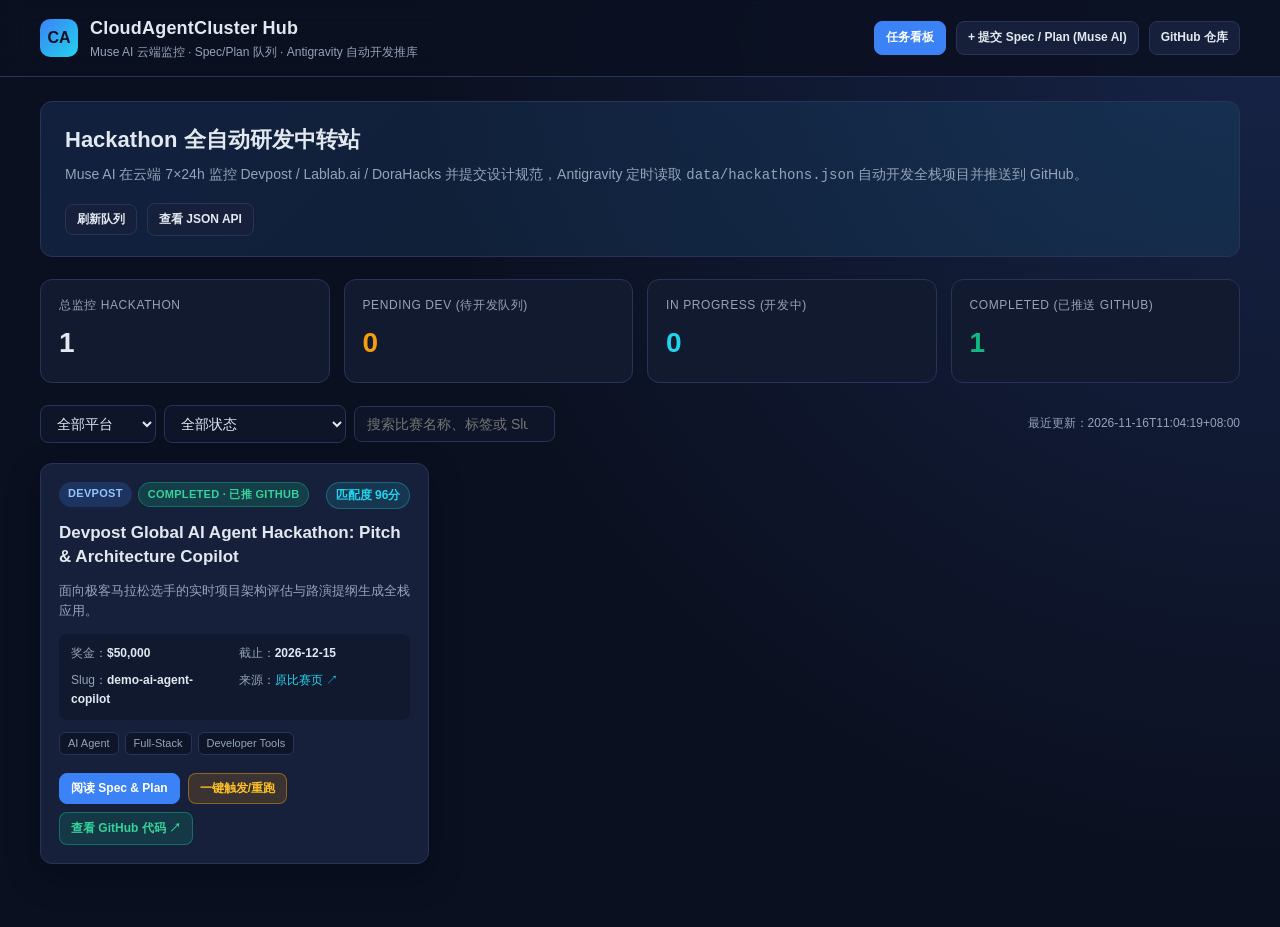
==== site/index.html @ 7f3832cb "feat: initialize CloudAgentCluster hackathon automation hub" ====
<!DOCTYPE html>
<html lang="zh-CN">
<head>
  <meta charset="UTF-8" />
  <meta name="viewport" content="width=device-width, initial-scale=1.0" />
  <title>CloudAgentCluster Hub — Hackathon Spec & 自动研发看板</title>
  <link rel="stylesheet" href="assets/style.css" />
</head>
<body>
  <header class="topbar">
    <div class="topbar-inner">
      <div class="brand">
        <div class="brand-badge">CA</div>
        <div>
          <div class="brand-title">CloudAgentCluster Hub</div>
          <div class="brand-sub">Muse AI 云端监控 · Spec/Plan 队列 · Antigravity 自动开发推库</div>
        </div>
      </div>
      <nav class="nav-actions">
        <a href="index.html" class="btn btn-primary btn-sm">任务看板</a>
        <a href="submit.html" class="btn btn-sm">+ 提交 Spec / Plan (Muse AI)</a>
        <a id="nav-repo-link" href="https://github.com/Lightofwang/CloudAgentCluster" target="_blank" rel="noopener" class="btn btn-sm">GitHub 仓库</a>
      </nav>
    </div>
  </header>

  <main class="container">
    <section class="hero-banner">
      <div>
        <h1>Hackathon 全自动研发中转站</h1>
        <p>Muse AI 在云端 7×24h 监控 Devpost / Lablab.ai / DoraHacks 并提交设计规范，Antigravity 定时读取 <code>data/hackathons.json</code> 自动开发全栈项目并推送到 GitHub。</p>
      </div>
      <div class="nav-actions">
        <button id="btn-refresh" class="btn btn-sm">刷新队列</button>
        <a href="data/hackathons.json" target="_blank" class="btn btn-sm">查看 JSON API</a>
      </div>
    </section>

    <section class="stats-grid">
      <div class="stat-card">
        <div class="stat-label">总监控 Hackathon</div>
        <div id="stat-total" class="stat-value">0</div>
      </div>
      <div class="stat-card">
        <div class="stat-label">Pending Dev (待开发队列)</div>
        <div id="stat-pending" class="stat-value stat-pending">0</div>
      </div>
      <div class="stat-card">
        <div class="stat-label">In Progress (开发中)</div>
        <div id="stat-progress" class="stat-value stat-progress">0</div>
      </div>
      <div class="stat-card">
        <div class="stat-label">Completed (已推送 GitHub)</div>
        <div id="stat-completed" class="stat-value stat-completed">0</div>
      </div>
    </section>

    <section class="toolbar">
      <div class="filter-group">
        <select id="filter-platform" aria-label="按平台筛选">
          <option value="all">全部平台</option>
          <option value="devpost">Devpost</option>
          <option value="lablab">Lablab.ai</option>
          <option value="dorahacks">DoraHacks</option>
          <option value="other">其他</option>
        </select>
        <select id="filter-status" aria-label="按状态筛选">
          <option value="all">全部状态</option>
          <option value="pending_dev">Pending Dev (待开发)</option>
          <option value="in_progress">In Progress (开发中)</option>
          <option value="completed">Completed (已完成)</option>
          <option value="failed">Failed (异常)</option>
        </select>
        <input id="filter-search" class="input" type="search" placeholder="搜索比赛名称、标签或 Slug..." />
      </div>
      <div class="brand-sub">
        最近更新：<span id="last-updated">-</span>
      </div>
    </section>

    <section id="cards-container" class="cards-grid"></section>
  </main>

  <!-- Spec & Plan 预览模态框 -->
  <div id="spec-modal" class="modal-backdrop" role="dialog" aria-modal="true" aria-labelledby="modal-title">
    <div class="modal">
      <div class="modal-header">
        <div>
          <h2 id="modal-title" style="font-size:18px;">比赛详情</h2>
          <div id="modal-subtitle" class="brand-sub"></div>
        </div>
        <button id="btn-close-modal" class="btn btn-sm">关闭 ✕</button>
      </div>
      <div class="modal-tabs">
        <div class="tab-buttons">
          <button id="tab-spec" class="btn btn-sm tab-btn active">Spec 设计规范</button>
          <button id="tab-plan" class="btn btn-sm tab-btn">Plan 实施计划</button>
          <button id="tab-trigger" class="btn btn-sm tab-btn">一键触发 / 重新开发</button>
        </div>
        <div class="tab-buttons">
          <button id="btn-toggle-raw" class="btn btn-sm">切换原文</button>
          <a id="link-raw-file" href="#" target="_blank" class="btn btn-sm">打开原始文件 ↗</a>
        </div>
      </div>
      <div id="modal-body" class="modal-body"></div>
    </div>
  </div>

  <div id="toast" class="toast"></div>

  <script src="assets/app.js"></script>
</body>
</html>
---- site/assets/style.css ----
:root {
  --bg: #0b1020;
  --bg-elevated: #121a30;
  --bg-card: #16203b;
  --bg-input: #0e1528;
  --border: #273458;
  --border-focus: #60a5fa;
  --text: #e2e8f0;
  --text-muted: #94a3b8;
  --accent: #3b82f6;
  --accent-hover: #2563eb;
  --cyan: #22d3ee;
  --green: #10b981;
  --amber: #f59e0b;
  --red: #ef4444;
  --purple: #a855f7;
  --radius: 12px;
  --shadow: 0 12px 32px rgba(2, 6, 23, 0.45);
}

* {
  box-sizing: border-box;
  margin: 0;
  padding: 0;
}

body {
  font-family: -apple-system, BlinkMacSystemFont, "Segoe UI", Roboto, "PingFang SC", "Microsoft YaHei", sans-serif;
  background: radial-gradient(circle at top right, #162447 0%, var(--bg) 55%);
  color: var(--text);
  min-height: 100vh;
  line-height: 1.6;
}

a {
  color: var(--cyan);
  text-decoration: none;
}

a:hover {
  text-decoration: underline;
}

.topbar {
  position: sticky;
  top: 0;
  z-index: 40;
  background: rgba(11, 16, 32, 0.88);
  backdrop-filter: blur(12px);
  border-bottom: 1px solid var(--border);
}

.topbar-inner {
  max-width: 1240px;
  margin: 0 auto;
  padding: 14px 20px;
  display: flex;
  align-items: center;
  justify-content: space-between;
  gap: 16px;
  flex-wrap: wrap;
}

.brand {
  display: flex;
  align-items: center;
  gap: 12px;
}

.brand-badge {
  width: 38px;
  height: 38px;
  border-radius: 10px;
  background: linear-gradient(135deg, var(--accent), var(--cyan));
  display: grid;
  place-items: center;
  font-weight: 800;
  color: #081022;
  font-size: 16px;
}

.brand-title {
  font-size: 18px;
  font-weight: 700;
  letter-spacing: 0.2px;
}

.brand-sub {
  font-size: 12px;
  color: var(--text-muted);
}

.nav-actions {
  display: flex;
  align-items: center;
  gap: 10px;
  flex-wrap: wrap;
}

.container {
  max-width: 1240px;
  margin: 0 auto;
  padding: 24px 20px 64px;
}

.hero-banner {
  background: linear-gradient(135deg, rgba(59, 130, 246, 0.14), rgba(34, 211, 238, 0.08));
  border: 1px solid var(--border);
  border-radius: var(--radius);
  padding: 20px 24px;
  margin-bottom: 22px;
  display: flex;
  justify-content: space-between;
  align-items: center;
  gap: 16px;
  flex-wrap: wrap;
}

.hero-banner h1 {
  font-size: 22px;
  margin-bottom: 6px;
}

.hero-banner p {
  color: var(--text-muted);
  font-size: 14px;
}

.stats-grid {
  display: grid;
  grid-template-columns: repeat(auto-fit, minmax(210px, 1fr));
  gap: 14px;
  margin-bottom: 22px;
}

.stat-card {
  background: var(--bg-elevated);
  border: 1px solid var(--border);
  border-radius: var(--radius);
  padding: 16px 18px;
}

.stat-label {
  font-size: 12px;
  color: var(--text-muted);
  text-transform: uppercase;
  letter-spacing: 0.6px;
}

.stat-value {
  font-size: 28px;
  font-weight: 700;
  margin-top: 6px;
}

.stat-pending { color: var(--amber); }
.stat-progress { color: var(--cyan); }
.stat-completed { color: var(--green); }

.toolbar {
  display: flex;
  gap: 12px;
  margin-bottom: 20px;
  flex-wrap: wrap;
  align-items: center;
  justify-content: space-between;
}

.filter-group {
  display: flex;
  gap: 8px;
  flex-wrap: wrap;
  align-items: center;
}

.input, select, textarea {
  background: var(--bg-input);
  border: 1px solid var(--border);
  border-radius: 8px;
  color: var(--text);
  padding: 9px 12px;
  font-size: 14px;
  font-family: inherit;
  outline: none;
  transition: border-color 0.15s ease;
}

.input:focus, select:focus, textarea:focus {
  border-color: var(--border-focus);
}

.btn {
  display: inline-flex;
  align-items: center;
  justify-content: center;
  gap: 6px;
  padding: 9px 15px;
  border-radius: 8px;
  border: 1px solid var(--border);
  background: var(--bg-card);
  color: var(--text);
  font-size: 13px;
  font-weight: 600;
  cursor: pointer;
  transition: all 0.15s ease;
  text-decoration: none;
}

.btn:hover {
  border-color: var(--accent);
  text-decoration: none;
  transform: translateY(-1px);
}

.btn-primary {
  background: var(--accent);
  border-color: var(--accent);
  color: #ffffff;
}

.btn-primary:hover {
  background: var(--accent-hover);
}

.btn-success {
  background: rgba(16, 185, 129, 0.16);
  border-color: rgba(16, 185, 129, 0.45);
  color: #34d399;
}

.btn-warning {
  background: rgba(245, 158, 11, 0.16);
  border-color: rgba(245, 158, 11, 0.45);
  color: #fbbf24;
}

.btn-sm {
  padding: 6px 11px;
  font-size: 12px;
}

.cards-grid {
  display: grid;
  grid-template-columns: repeat(auto-fill, minmax(360px, 1fr));
  gap: 16px;
}

.card {
  background: var(--bg-card);
  border: 1px solid var(--border);
  border-radius: var(--radius);
  padding: 18px;
  display: flex;
  flex-direction: column;
  gap: 12px;
  box-shadow: var(--shadow);
}

.card-top {
  display: flex;
  justify-content: space-between;
  align-items: flex-start;
  gap: 10px;
}

.badge-row {
  display: flex;
  gap: 6px;
  flex-wrap: wrap;
}

.badge {
  display: inline-block;
  padding: 3px 9px;
  border-radius: 999px;
  font-size: 11px;
  font-weight: 700;
  letter-spacing: 0.3px;
  text-transform: uppercase;
}

.badge-devpost { background: rgba(59, 130, 246, 0.2); color: #93c5fd; }
.badge-lablab { background: rgba(168, 85, 247, 0.2); color: #d8b4fe; }
.badge-dorahacks { background: rgba(245, 158, 11, 0.2); color: #fcd34d; }
.badge-other { background: rgba(148, 163, 184, 0.2); color: #cbd5e1; }

.status-pending_dev { background: rgba(245, 158, 11, 0.2); color: #fbbf24; border: 1px solid rgba(245, 158, 11, 0.4); }
.status-in_progress { background: rgba(34, 211, 238, 0.2); color: #22d3ee; border: 1px solid rgba(34, 211, 238, 0.4); }
.status-completed { background: rgba(16, 185, 129, 0.2); color: #34d399; border: 1px solid rgba(16, 185, 129, 0.4); }
.status-failed { background: rgba(239, 68, 68, 0.2); color: #f87171; border: 1px solid rgba(239, 68, 68, 0.4); }

.score-pill {
  font-size: 12px;
  font-weight: 700;
  color: var(--cyan);
  background: rgba(34, 211, 238, 0.12);
  border: 1px solid rgba(34, 211, 238, 0.3);
  padding: 3px 9px;
  border-radius: 999px;
  white-space: nowrap;
}

.card-title {
  font-size: 17px;
  font-weight: 700;
  line-height: 1.4;
}

.card-summary {
  font-size: 13px;
  color: var(--text-muted);
}

.meta-grid {
  display: grid;
  grid-template-columns: 1fr 1fr;
  gap: 8px;
  font-size: 12px;
  color: var(--text-muted);
  background: rgba(11, 16, 32, 0.45);
  padding: 10px 12px;
  border-radius: 8px;
}

.meta-grid strong {
  color: var(--text);
}

.tags-list {
  display: flex;
  gap: 6px;
  flex-wrap: wrap;
}

.tag {
  font-size: 11px;
  padding: 2px 8px;
  border-radius: 6px;
  background: var(--bg-input);
  border: 1px solid var(--border);
  color: var(--text-muted);
}

.card-actions {
  margin-top: auto;
  display: flex;
  gap: 8px;
  flex-wrap: wrap;
  padding-top: 6px;
}

/* Modal */
.modal-backdrop {
  position: fixed;
  inset: 0;
  background: rgba(2, 6, 23, 0.78);
  display: none;
  align-items: center;
  justify-content: center;
  padding: 20px;
  z-index: 100;
}

.modal-backdrop.open {
  display: flex;
}

.modal {
  background: var(--bg-elevated);
  border: 1px solid var(--border);
  border-radius: 14px;
  width: min(960px, 100%);
  max-height: 88vh;
  display: flex;
  flex-direction: column;
  box-shadow: var(--shadow);
}

.modal-header {
  padding: 16px 20px;
  border-bottom: 1px solid var(--border);
  display: flex;
  justify-content: space-between;
  align-items: center;
  gap: 12px;
}

.modal-tabs {
  display: flex;
  gap: 8px;
  padding: 12px 20px;
  border-bottom: 1px solid var(--border);
  background: rgba(11, 16, 32, 0.5);
  flex-wrap: wrap;
  align-items: center;
  justify-content: space-between;
}

.tab-buttons {
  display: flex;
  gap: 8px;
}

.tab-btn.active {
  background: var(--accent);
  border-color: var(--accent);
  color: #fff;
}

.modal-body {
  padding: 20px;
  overflow-y: auto;
  flex: 1;
}

.markdown-view h1, .markdown-view h2, .markdown-view h3 {
  margin: 16px 0 8px;
  color: #f8fafc;
}

.markdown-view h1 { font-size: 20px; border-bottom: 1px solid var(--border); padding-bottom: 6px; }
.markdown-view h2 { font-size: 17px; color: var(--cyan); }
.markdown-view h3 { font-size: 15px; }
.markdown-view p { margin: 8px 0; color: #cbd5e1; }
.markdown-view ul, .markdown-view ol { margin: 8px 0 8px 22px; color: #cbd5e1; }
.markdown-view li { margin: 4px 0; }
.markdown-view code {
  background: var(--bg-input);
  border: 1px solid var(--border);
  padding: 2px 5px;
  border-radius: 4px;
  font-family: Consolas, Monaco, monospace;
  font-size: 12.5px;
  color: #93c5fd;
}
.markdown-view pre {
  background: var(--bg-input);
  border: 1px solid var(--border);
  padding: 12px;
  border-radius: 8px;
  overflow-x: auto;
  margin: 10px 0;
}
.markdown-view pre code {
  border: none;
  padding: 0;
}

.raw-pre {
  background: var(--bg-input);
  border: 1px solid var(--border);
  border-radius: 8px;
  padding: 14px;
  font-family: Consolas, Monaco, monospace;
  font-size: 13px;
  white-space: pre-wrap;
  word-break: break-word;
  color: #cbd5e1;
}

/* Submit Page */
.form-panel {
  background: var(--bg-elevated);
  border: 1px solid var(--border);
  border-radius: var(--radius);
  padding: 24px;
  box-shadow: var(--shadow);
}

.form-grid {
  display: grid;
  grid-template-columns: repeat(auto-fit, minmax(260px, 1fr));
  gap: 16px;
  margin-bottom: 16px;
}

.form-field {
  display: flex;
  flex-direction: column;
  gap: 6px;
  margin-bottom: 14px;
}

.form-field label {
  font-size: 13px;
  font-weight: 600;
  color: #cbd5e1;
}

.form-field small {
  font-size: 12px;
  color: var(--text-muted);
}

.form-actions {
  display: flex;
  gap: 12px;
  flex-wrap: wrap;
  margin-top: 18px;
}

.notice {
  background: rgba(59, 130, 246, 0.12);
  border: 1px solid rgba(59, 130, 246, 0.35);
  border-radius: 8px;
  padding: 12px 14px;
  font-size: 13px;
  color: #bfdbfe;
  margin-bottom: 18px;
}

.empty-state {
  background: var(--bg-elevated);
  border: 1px dashed var(--border);
  border-radius: var(--radius);
  padding: 40px 20px;
  text-align: center;
  color: var(--text-muted);
}

.toast {
  position: fixed;
  right: 20px;
  bottom: 20px;
  background: #1e293b;
  border: 1px solid var(--cyan);
  color: var(--text);
  padding: 12px 16px;
  border-radius: 10px;
  box-shadow: var(--shadow);
  z-index: 200;
  display: none;
  font-size: 13px;
}

.toast.show {
  display: block;
}
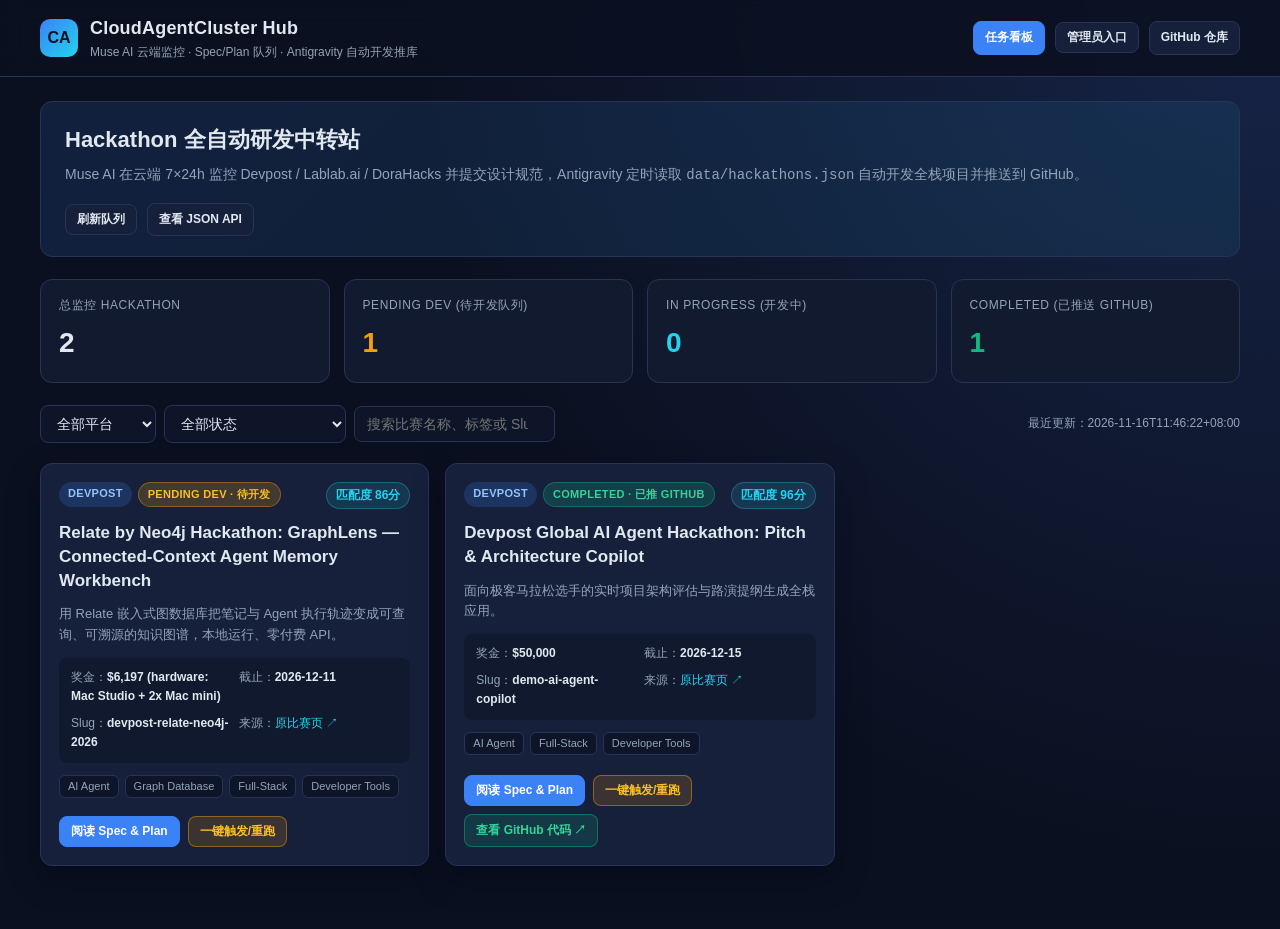
==== commit a3bb527e: "security(hub): enforce owner-only and passcode protection for spec submissions" ====
--- a/site/index.html
+++ b/site/index.html
@@ -18,7 +18,7 @@
       </div>
       <nav class="nav-actions">
         <a href="index.html" class="btn btn-primary btn-sm">任务看板</a>
-        <a href="submit.html" class="btn btn-sm">+ 提交 Spec / Plan (Muse AI)</a>
+        <button id="btn-admin-entry" type="button" class="btn btn-sm">管理员入口</button>
         <a id="nav-repo-link" href="https://github.com/Lightofwang/CloudAgentCluster" target="_blank" rel="noopener" class="btn btn-sm">GitHub 仓库</a>
       </nav>
     </div>
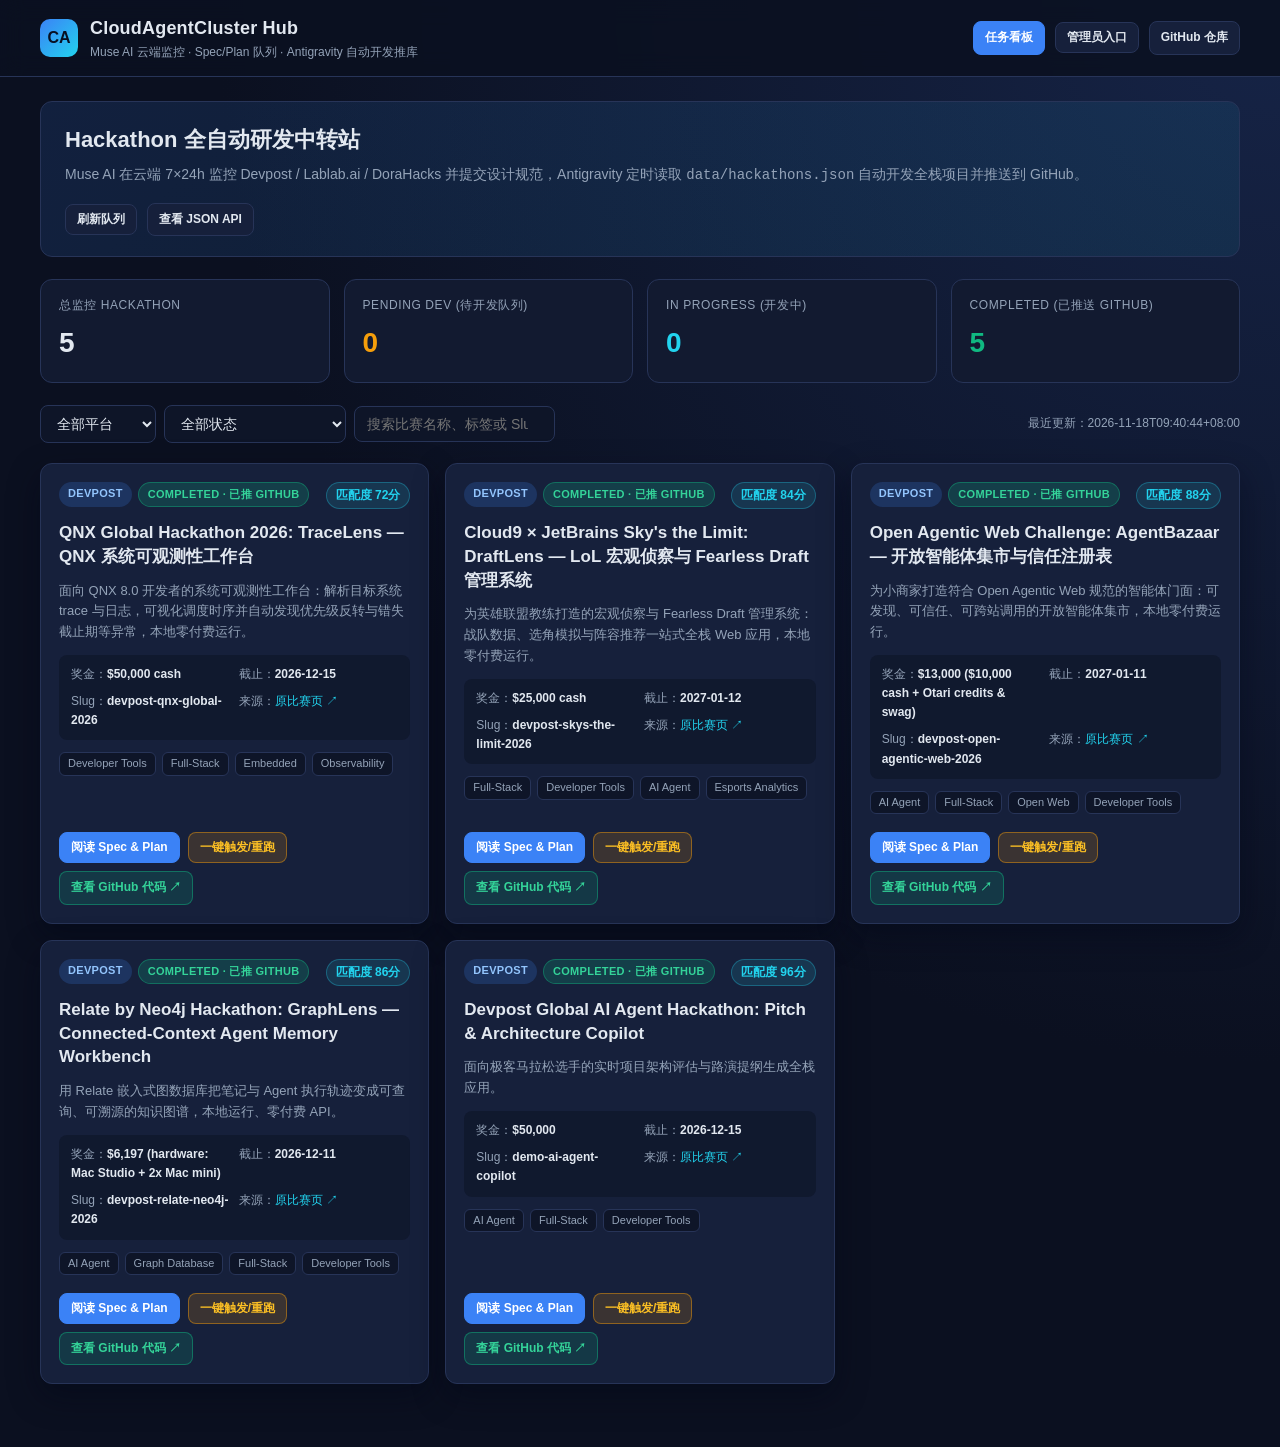
==== commit 1d7cc7bc: "feat(hub): add post-dev submission checklist (submission.md) and backfill mode" ====
--- a/site/index.html
+++ b/site/index.html
@@ -95,6 +95,7 @@
         <div class="tab-buttons">
           <button id="tab-spec" class="btn btn-sm tab-btn active">Spec 设计规范</button>
           <button id="tab-plan" class="btn btn-sm tab-btn">Plan 实施计划</button>
+          <button id="tab-submission" class="btn btn-sm tab-btn">参赛提交清单</button>
           <button id="tab-trigger" class="btn btn-sm tab-btn">一键触发 / 重新开发</button>
         </div>
         <div class="tab-buttons">
@@ -108,6 +109,6 @@
 
   <div id="toast" class="toast"></div>
 
-  <script src="assets/app.js"></script>
+  <script src="assets/app.js?v=20261116-2"></script>
 </body>
 </html>
